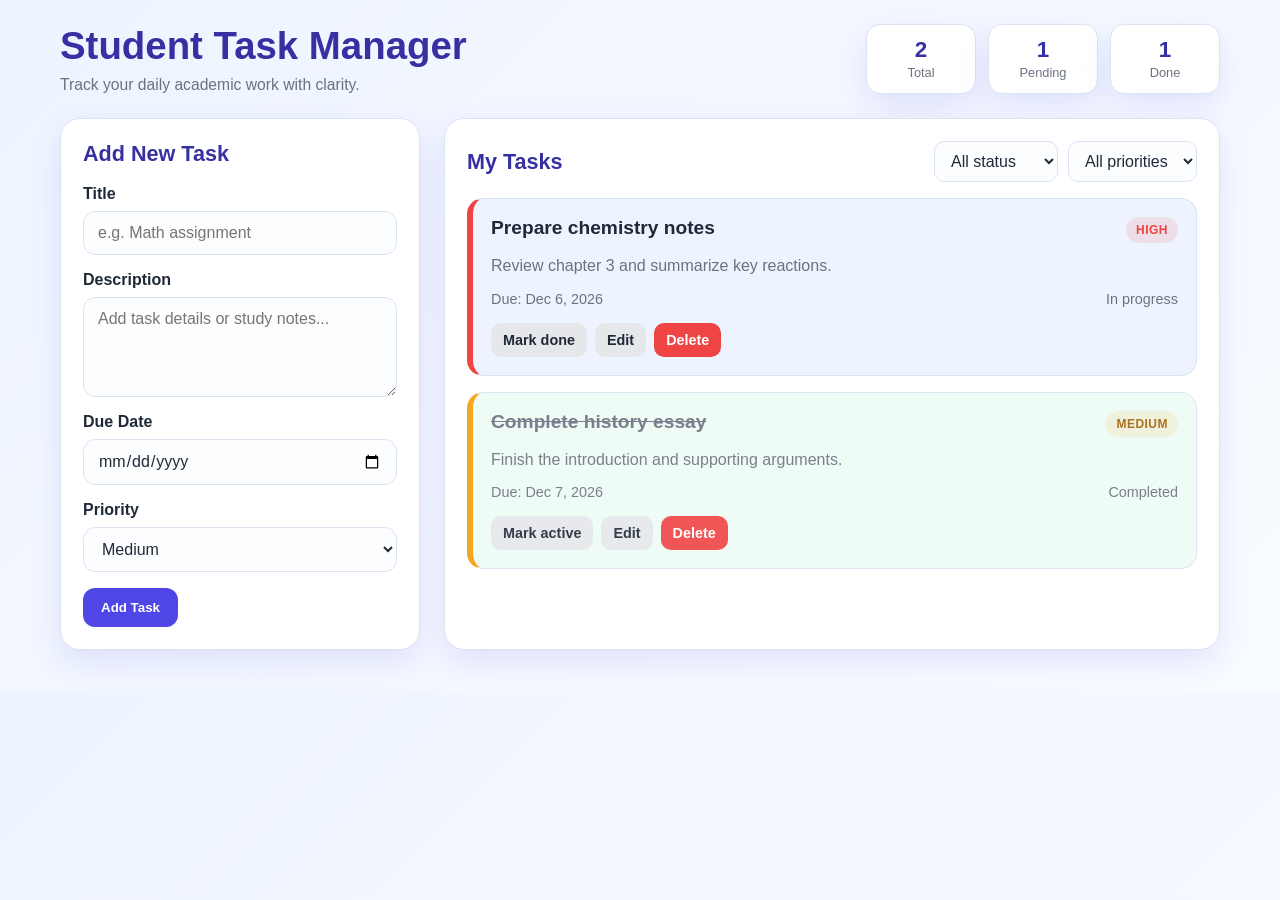
==== localmondaycopy/task/index.html @ 2e7d3dd1 "Add student task manager" ====
<!DOCTYPE html>
<html lang="en">
<head>
  <meta charset="UTF-8" />
  <meta name="viewport" content="width=device-width, initial-scale=1.0" />
  <title>Student Task Manager</title>
  <style>
    :root {
      --bg: #0f3a90;
      --surface: #ffffff;
      --card: #eef4ff;
      --primary: #4f46e5;
      --primary-dark: #3730a3;
      --success: #10b981;
      --warning: #f59e0b;
      --danger: #ef4444;
      --text: #1f2937;
      --muted: #6b7280;
      --border: #dbe3f1;
      --shadow: 0 12px 30px rgba(79, 70, 229, 0.12);
    }

    * {
      box-sizing: border-box;
    }

    body {
      margin: 0;
      font-family: "Segoe UI", Tahoma, Geneva, Verdana, sans-serif;
      background: linear-gradient(135deg, #eef4ff 0%, #f8fbff 100%);
      color: var(--text);
    }

    .container {
      max-width: 1200px;
      margin: 0 auto;
      padding: 24px 20px 40px;
    }

    .app-header {
      display: flex;
      justify-content: space-between;
      align-items: center;
      gap: 16px;
      margin-bottom: 24px;
      flex-wrap: wrap;
    }

    .title-wrap h1 {
      margin: 0;
      font-size: clamp(2rem, 3vw, 2.5rem);
      color: var(--primary-dark);
    }

    .title-wrap p {
      margin: 8px 0 0;
      color: var(--muted);
      font-size: 0.98rem;
    }

    .stats {
      display: flex;
      gap: 12px;
      flex-wrap: wrap;
    }

    .stat-pill {
      min-width: 110px;
      background: var(--surface);
      border: 1px solid var(--border);
      border-radius: 14px;
      box-shadow: var(--shadow);
      padding: 12px 16px;
      text-align: center;
    }

    .stat-pill strong {
      display: block;
      font-size: 1.4rem;
      color: var(--primary-dark);
    }

    .stat-pill span {
      font-size: 0.8rem;
      color: var(--muted);
    }

    .grid {
      display: grid;
      grid-template-columns: 360px minmax(0, 1fr);
      gap: 24px;
    }

    .panel {
      background: var(--surface);
      border: 1px solid var(--border);
      border-radius: 20px;
      box-shadow: var(--shadow);
      padding: 22px;
    }

    .panel h2 {
      margin-top: 0;
      margin-bottom: 18px;
      font-size: 1.35rem;
      color: var(--primary-dark);
    }

    form {
      display: grid;
      gap: 16px;
    }

    .field {
      display: flex;
      flex-direction: column;
      gap: 8px;
    }

    .field label {
      font-weight: 600;
      color: var(--text);
    }

    .field input,
    .field textarea,
    .field select {
      width: 100%;
      border: 1px solid var(--border);
      border-radius: 12px;
      padding: 12px 14px;
      font: inherit;
      background: #fbfdff;
      color: var(--text);
    }

    .field textarea {
      min-height: 100px;
      resize: vertical;
    }

    .button-row {
      display: flex;
      gap: 12px;
      flex-wrap: wrap;
    }

    button {
      border: none;
      border-radius: 12px;
      padding: 12px 18px;
      font-weight: 700;
      cursor: pointer;
      transition: transform 0.15s ease, opacity 0.2s ease;
    }

    button:hover {
      transform: translateY(-1px);
    }

    .btn-primary {
      background: var(--primary);
      color: white;
    }

    .btn-secondary {
      background: #e5e7eb;
      color: var(--text);
    }

    .btn-danger {
      background: var(--danger);
      color: white;
    }

    .toolbar {
      display: flex;
      justify-content: space-between;
      align-items: center;
      gap: 12px;
      flex-wrap: wrap;
      margin-bottom: 16px;
    }

    .toolbar h2 {
      margin: 0;
    }

    .filters {
      display: flex;
      flex-wrap: wrap;
      gap: 10px;
    }

    .filters select {
      border: 1px solid var(--border);
      border-radius: 10px;
      background: #fbfdff;
      padding: 10px 12px;
      font: inherit;
      color: var(--text);
    }

    .task-list {
      display: grid;
      gap: 16px;
    }

    .task-card {
      background: var(--card);
      border: 1px solid var(--border);
      border-left: 6px solid var(--primary);
      border-radius: 16px;
      padding: 18px;
      transition: all 0.2s ease;
    }

    .task-card.completed {
      background: #eefcf6;
      border-left-color: var(--success);
      opacity: 0.9;
    }

    .task-card.high {
      border-left-color: var(--danger);
    }

    .task-card.medium {
      border-left-color: var(--warning);
    }

    .task-card.low {
      border-left-color: var(--success);
    }

    .task-head {
      display: flex;
      justify-content: space-between;
      gap: 12px;
      align-items: start;
      margin-bottom: 10px;
    }

    .task-title {
      margin: 0;
      font-size: 1.2rem;
      color: var(--text);
      word-break: break-word;
    }

    .task-card.completed .task-title {
      text-decoration: line-through;
      color: var(--muted);
    }

    .priority-badge {
      display: inline-block;
      padding: 6px 10px;
      border-radius: 999px;
      font-size: 0.75rem;
      font-weight: 700;
      text-transform: uppercase;
      letter-spacing: 0.04em;
    }

    .priority-high {
      background: rgba(239, 68, 68, 0.12);
      color: var(--danger);
    }

    .priority-medium {
      background: rgba(245, 158, 11, 0.12);
      color: #a16207;
    }

    .priority-low {
      background: rgba(16, 185, 129, 0.12);
      color: #047857;
    }

    .task-description {
      margin: 8px 0 12px;
      color: var(--muted);
      line-height: 1.6;
      word-break: break-word;
    }

    .task-meta {
      display: flex;
      justify-content: space-between;
      flex-wrap: wrap;
      gap: 8px;
      align-items: center;
      margin-top: 8px;
      color: var(--muted);
      font-size: 0.9rem;
    }

    .task-actions {
      display: flex;
      flex-wrap: wrap;
      gap: 8px;
      margin-top: 16px;
    }

    .task-actions button {
      padding: 9px 12px;
      border-radius: 10px;
      font-size: 0.9rem;
    }

    .empty-state {
      text-align: center;
      padding: 30px 10px;
      color: var(--muted);
      border: 1px dashed var(--border);
      border-radius: 16px;
      background: #fafbff;
    }

    @media (max-width: 850px) {
      .grid {
        grid-template-columns: 1fr;
      }
    }

    @media (max-width: 520px) {
      .container {
        padding: 16px 14px 30px;
      }

      .panel {
        padding: 18px 14px;
      }

      .task-head,
      .toolbar,
      .task-meta {
        flex-direction: column;
        align-items: flex-start;
      }

      .button-row,
      .task-actions,
      .filters {
        width: 100%;
      }

      .button-row button,
      .task-actions button,
      .filters select {
        flex: 1 1 100%;
      }
    }
  </style>
</head>
<body>
  <div class="container">
    <header class="app-header">
      <div class="title-wrap">
        <h1>Student Task Manager</h1>
        <p>Track your daily academic work with clarity.</p>
      </div>

      <div class="stats" aria-label="Task summary">
        <div class="stat-pill">
          <strong id="totalTasks">0</strong>
          <span>Total</span>
        </div>
        <div class="stat-pill">
          <strong id="pendingTasks">0</strong>
          <span>Pending</span>
        </div>
        <div class="stat-pill">
          <strong id="completedTasks">0</strong>
          <span>Done</span>
        </div>
      </div>
    </header>

    <main class="grid">
      <section class="panel">
        <h2 id="formTitle">Add New Task</h2>

        <form id="taskForm">
          <input type="hidden" id="taskId" />

          <div class="field">
            <label for="title">Title</label>
            <input id="title" type="text" placeholder="e.g. Math assignment" required />
          </div>

          <div class="field">
            <label for="description">Description</label>
            <textarea id="description" placeholder="Add task details or study notes..."></textarea>
          </div>

          <div class="field">
            <label for="dueDate">Due Date</label>
            <input id="dueDate" type="date" required />
          </div>

          <div class="field">
            <label for="priority">Priority</label>
            <select id="priority">
              <option value="high">High</option>
              <option value="medium" selected>Medium</option>
              <option value="low">Low</option>
            </select>
          </div>

          <div class="button-row">
            <button type="submit" class="btn-primary" id="submitBtn">Add Task</button>
            <button type="button" class="btn-secondary" id="cancelEdit" hidden>Cancel</button>
          </div>
        </form>
      </section>

      <section class="panel">
        <div class="toolbar">
          <h2>My Tasks</h2>
          <div class="filters">
            <select id="statusFilter" aria-label="Filter by completion status">
              <option value="all">All status</option>
              <option value="active">Active</option>
              <option value="completed">Completed</option>
            </select>

            <select id="priorityFilter" aria-label="Filter by priority">
              <option value="all">All priorities</option>
              <option value="high">High</option>
              <option value="medium">Medium</option>
              <option value="low">Low</option>
            </select>
          </div>
        </div>

        <div id="taskList" class="task-list" aria-live="polite"></div>
      </section>
    </main>
  </div>

  <script>
    const STORAGE_KEY = 'student-task-manager';
    const taskForm = document.getElementById('taskForm');
    const titleInput = document.getElementById('title');
    const descriptionInput = document.getElementById('description');
    const dueDateInput = document.getElementById('dueDate');
    const priorityInput = document.getElementById('priority');
    const taskIdInput = document.getElementById('taskId');
    const submitBtn = document.getElementById('submitBtn');
    const cancelEditBtn = document.getElementById('cancelEdit');
    const formTitle = document.getElementById('formTitle');
    const taskList = document.getElementById('taskList');
    const statusFilter = document.getElementById('statusFilter');
    const priorityFilter = document.getElementById('priorityFilter');

    let tasks = JSON.parse(localStorage.getItem(STORAGE_KEY)) || [
      {
        id: crypto.randomUUID(),
        title: 'Prepare chemistry notes',
        description: 'Review chapter 3 and summarize key reactions.',
        dueDate: getDefaultDate(1),
        priority: 'high',
        completed: false,
        createdAt: Date.now()
      },
      {
        id: crypto.randomUUID(),
        title: 'Complete history essay',
        description: 'Finish the introduction and supporting arguments.',
        dueDate: getDefaultDate(2),
        priority: 'medium',
        completed: true,
        createdAt: Date.now()
      }
    ];

    function getDefaultDate(offsetDays) {
      const date = new Date();
      date.setDate(date.getDate() + offsetDays);
      return date.toISOString().split('T')[0];
    }

    function saveTasks() {
      localStorage.setItem(STORAGE_KEY, JSON.stringify(tasks));
    }

    function updateStats() {
      document.getElementById('totalTasks').textContent = tasks.length;
      document.getElementById('pendingTasks').textContent = tasks.filter(task => !task.completed).length;
      document.getElementById('completedTasks').textContent = tasks.filter(task => task.completed).length;
    }

    function formatDate(dateString) {
      if (!dateString) return 'No due date';
      const date = new Date(dateString + 'T00:00:00');
      return date.toLocaleDateString(undefined, { year: 'numeric', month: 'short', day: 'numeric' });
    }

    function getFilteredTasks() {
      const statusValue = statusFilter.value;
      const priorityValue = priorityFilter.value;

      return tasks.filter(task => {
        const matchesStatus =
          statusValue === 'all' ||
          (statusValue === 'completed' && task.completed) ||
          (statusValue === 'active' && !task.completed);

        const matchesPriority = priorityValue === 'all' || task.priority === priorityValue;
        return matchesStatus && matchesPriority;
      });
    }

    function renderTasks() {
      const visibleTasks = getFilteredTasks();

      if (visibleTasks.length === 0) {
        taskList.innerHTML = '<div class="empty-state">No tasks match your current filters.</div>';
        updateStats();
        return;
      }

      taskList.innerHTML = visibleTasks
        .sort((a, b) => Number(a.completed) - Number(b.completed))
        .map(task => {
          const priorityClass = `priority-${task.priority}`;
          const cardClass = [
            'task-card',
            task.completed ? 'completed' : '',
            task.priority
          ].filter(Boolean).join(' ');

          return `
            <article class="${cardClass}">
              <div class="task-head">
                <h3 class="task-title">${escapeHtml(task.title)}</h3>
                <span class="priority-badge ${priorityClass}">${task.priority}</span>
              </div>

              <p class="task-description">${escapeHtml(task.description || 'No description provided.')}</p>

              <div class="task-meta">
                <span>Due: ${formatDate(task.dueDate)}</span>
                <span>${task.completed ? 'Completed' : 'In progress'}</span>
              </div>

              <div class="task-actions">
                <button type="button" class="btn-secondary" data-action="toggle" data-id="${task.id}">
                  ${task.completed ? 'Mark active' : 'Mark done'}
                </button>
                <button type="button" class="btn-secondary" data-action="edit" data-id="${task.id}">Edit</button>
                <button type="button" class="btn-danger" data-action="delete" data-id="${task.id}">Delete</button>
              </div>
            </article>
          `;
        })
        .join('');

      updateStats();
    }

    function escapeHtml(value) {
      return String(value)
        .replace(/&/g, '&amp;')
        .replace(/</g, '&lt;')
        .replace(/>/g, '&gt;')
        .replace(/"/g, '&quot;')
        .replace(/'/g, '&#039;');
    }

    function resetForm() {
      taskForm.reset();
      taskIdInput.value = '';
      priorityInput.value = 'medium';
      submitBtn.textContent = 'Add Task';
      formTitle.textContent = 'Add New Task';
      cancelEditBtn.hidden = true;
    }

    function handleSubmit(event) {
      event.preventDefault();

      const title = titleInput.value.trim();
      const description = descriptionInput.value.trim();
      const dueDate = dueDateInput.value;
      const priority = priorityInput.value;

      if (!title || !dueDate) {
        alert('Please add a task title and due date.');
        return;
      }

      const taskId = taskIdInput.value;

      if (taskId) {
        tasks = tasks.map(task => task.id === taskId
          ? { ...task, title, description, dueDate, priority }
          : task);
      } else {
        tasks.unshift({
          id: crypto.randomUUID(),
          title,
          description,
          dueDate,
          priority,
          completed: false,
          createdAt: Date.now()
        });
      }

      saveTasks();
      renderTasks();
      resetForm();
    }

    function handleTaskActions(event) {
      const button = event.target.closest('button');
      if (!button) return;

      const { action, id } = button.dataset;
      if (!id) return;

      const task = tasks.find(item => item.id === id);
      if (!task) return;

      if (action === 'toggle') {
        task.completed = !task.completed;
      }

      if (action === 'delete') {
        const confirmed = window.confirm(`Delete “${task.title}”?`);
        if (!confirmed) return;
        tasks = tasks.filter(item => item.id !== id);
      }

      if (action === 'edit') {
        taskIdInput.value = task.id;
        titleInput.value = task.title;
        descriptionInput.value = task.description;
        dueDateInput.value = task.dueDate;
        priorityInput.value = task.priority;
        submitBtn.textContent = 'Save Changes';
        formTitle.textContent = 'Edit Task';
        cancelEditBtn.hidden = false;
        window.scrollTo({ top: 0, behavior: 'smooth' });
      }

      saveTasks();
      renderTasks();
    }

    statusFilter.addEventListener('change', renderTasks);
    priorityFilter.addEventListener('change', renderTasks);
    taskForm.addEventListener('submit', handleSubmit);
    taskList.addEventListener('click', handleTaskActions);
    cancelEditBtn.addEventListener('click', resetForm);

    renderTasks();
  </script>
</body>
</html>
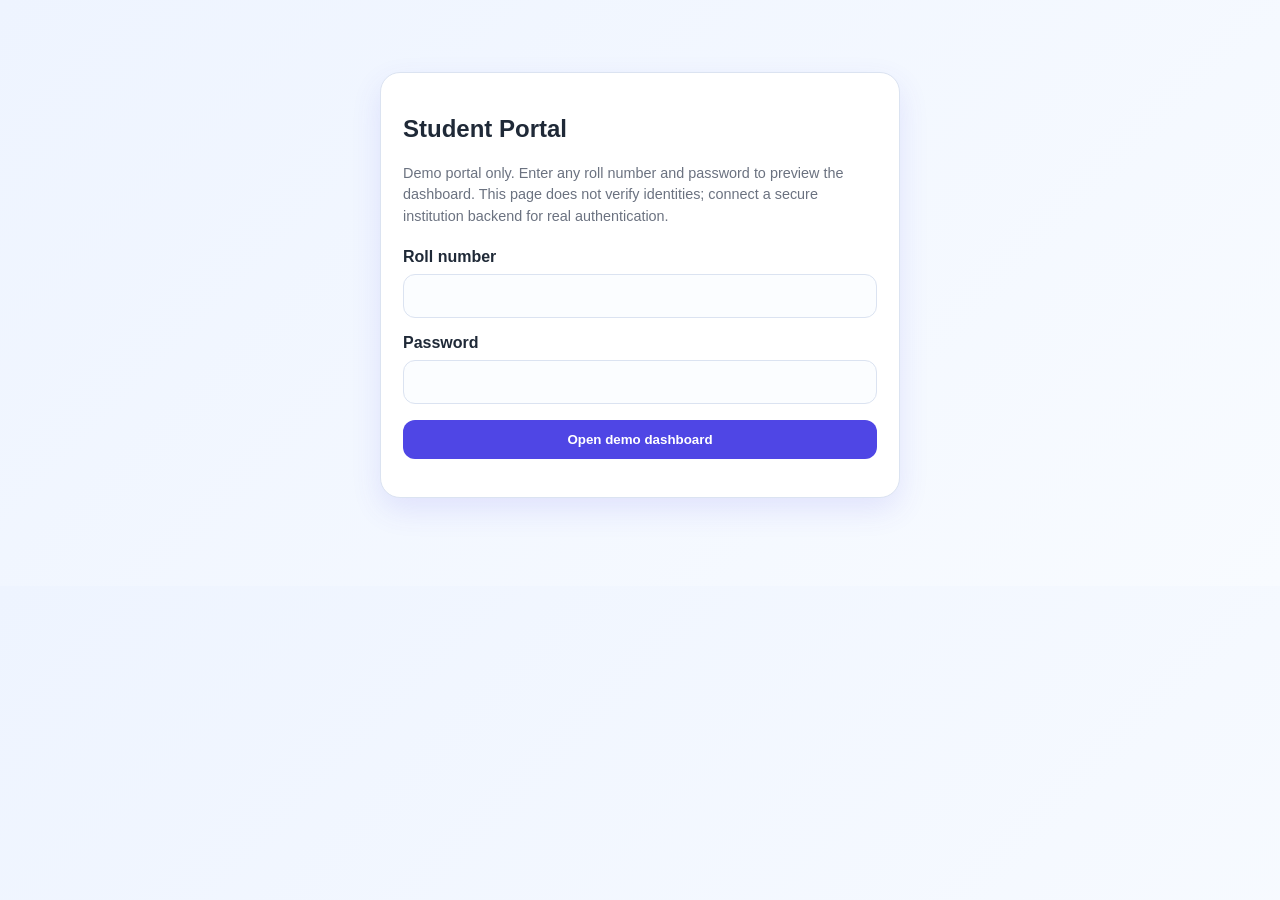
==== commit d6cc26c7: "Add BTech academic tracker" ====
--- a/localmondaycopy/task/index.html
+++ b/localmondaycopy/task/index.html
@@ -206,6 +206,154 @@
       gap: 16px;
     }
 
+    .subject-section {
+      margin-top: 30px;
+      background: var(--surface);
+      border: 1px solid var(--border);
+      border-radius: 20px;
+      box-shadow: var(--shadow);
+      padding: 22px;
+    }
+
+    .subject-section h2 {
+      margin-top: 0;
+      margin-bottom: 18px;
+      color: var(--primary-dark);
+      font-size: 1.5rem;
+    }
+
+    .subject-grid {
+      display: grid;
+      grid-template-columns: repeat(auto-fit, minmax(240px, 1fr));
+      gap: 18px;
+    }
+
+    .subject-card {
+      background: linear-gradient(180deg, #f8faff 0%, #eef4ff 100%);
+      border: 1px solid var(--border);
+      border-radius: 16px;
+      padding: 18px;
+    }
+
+    .subject-card h3 {
+      margin-top: 0;
+      margin-bottom: 12px;
+      color: var(--primary-dark);
+      font-size: 1.1rem;
+    }
+
+    .subject-card h4 {
+      margin: 14px 0 8px;
+      font-size: 0.9rem;
+      color: var(--text);
+      text-transform: uppercase;
+      letter-spacing: 0.05em;
+    }
+
+    .subject-card ul {
+      margin: 0;
+      padding-left: 18px;
+      color: var(--muted);
+      line-height: 1.6;
+    }
+
+    .subject-card li + li {
+      margin-top: 6px;
+    }
+
+    .portal-panel {
+      max-width: 520px;
+      margin: 48px auto;
+    }
+
+    .portal-note,
+    .subject-summary {
+      color: var(--muted);
+      line-height: 1.5;
+    }
+
+    .portal-note {
+      margin: 0;
+      font-size: 0.9rem;
+    }
+
+    .hidden {
+      display: none !important;
+    }
+
+    .dashboard-header {
+      display: flex;
+      justify-content: space-between;
+      align-items: center;
+      gap: 16px;
+      margin-bottom: 20px;
+    }
+
+    .attendance-fields {
+      display: grid;
+      grid-template-columns: repeat(2, minmax(0, 1fr));
+      gap: 10px;
+      margin: 12px 0;
+    }
+
+    .attendance-fields label {
+      display: grid;
+      gap: 6px;
+      color: var(--muted);
+      font-size: 0.85rem;
+    }
+
+    .attendance-fields input {
+      width: 100%;
+      min-width: 0;
+      padding: 9px;
+      border: 1px solid var(--border);
+      border-radius: 8px;
+      font: inherit;
+    }
+
+    .subject-card progress {
+      width: 100%;
+      height: 10px;
+      accent-color: var(--success);
+    }
+
+    .progress-label {
+      display: flex;
+      justify-content: space-between;
+      gap: 8px;
+      margin: 12px 0 6px;
+      font-size: 0.9rem;
+    }
+
+    .tracked-list {
+      list-style: none;
+      padding: 0;
+    }
+
+    .tracked-list li {
+      display: flex;
+      align-items: flex-start;
+      gap: 8px;
+      color: var(--text);
+    }
+
+    .tracked-list input {
+      flex: 0 0 auto;
+      margin-top: 4px;
+      accent-color: var(--primary);
+    }
+
+    .tracked-list li.is-complete span {
+      color: var(--muted);
+      text-decoration: line-through;
+    }
+
+    .subject-summary {
+      margin: 8px 0 0;
+      font-size: 0.9rem;
+    }
+
     .task-card {
       background: var(--card);
       border: 1px solid var(--border);
@@ -340,6 +488,11 @@
         align-items: flex-start;
       }
 
+      .dashboard-header {
+        align-items: flex-start;
+        flex-direction: column;
+      }
+
       .button-row,
       .task-actions,
       .filters {
@@ -355,14 +508,45 @@
   </style>
 </head>
 <body>
-  <div class="container">
+  <main id="loginView" class="container">
+    <section class="panel portal-panel">
+      <h1>Student Portal</h1>
+      <p class="portal-note">Demo portal only. Enter any roll number and password to preview the dashboard. This page does not verify identities; connect a secure institution backend for real authentication.</p>
+      <form id="loginForm" style="margin-top: 20px">
+        <div class="field">
+          <label for="rollNumber">Roll number</label>
+          <input id="rollNumber" name="rollNumber" autocomplete="username" required />
+        </div>
+        <div class="field">
+          <label for="portalPassword">Password</label>
+          <input id="portalPassword" name="password" type="password" autocomplete="current-password" required />
+        </div>
+        <button type="submit" class="btn-primary">Open demo dashboard</button>
+        <p id="loginMessage" class="portal-note" role="status"></p>
+      </form>
+    </section>
+  </main>
+
+  <div id="dashboardView" class="container hidden">
+    <header class="dashboard-header">
+      <p class="portal-note">Signed in for this demo as <strong id="studentRoll"></strong></p>
+      <button type="button" class="btn-secondary" id="logoutBtn">Log out</button>
+    </header>
     <header class="app-header">
       <div class="title-wrap">
         <h1>Student Task Manager</h1>
         <p>Track your daily academic work with clarity.</p>
       </div>
 
-      <div class="stats" aria-label="Task summary">
+      <div class="stats" aria-label="Academic and task summary">
+        <div class="stat-pill">
+          <strong id="overallSyllabus">0%</strong>
+          <span>Syllabus complete</span>
+        </div>
+        <div class="stat-pill">
+          <strong id="overallAttendance">0%</strong>
+          <span>Attendance</span>
+        </div>
         <div class="stat-pill">
           <strong id="totalTasks">0</strong>
           <span>Total</span>
@@ -438,10 +622,17 @@
         <div id="taskList" class="task-list" aria-live="polite"></div>
       </section>
     </main>
+
+    <section class="subject-section">
+      <h2>B.Tech Academic Tracker</h2>
+      <p class="portal-note">Sample engineering curriculum. Update the topic and assignment checklists to match your university syllabus.</p>
+      <div id="subjectGrid" class="subject-grid"></div>
+    </section>
   </div>
 
   <script>
     const STORAGE_KEY = 'student-task-manager';
+    const PROGRESS_STORAGE_KEY = 'btech-academic-progress';
     const taskForm = document.getElementById('taskForm');
     const titleInput = document.getElementById('title');
     const descriptionInput = document.getElementById('description');
@@ -454,6 +645,205 @@
     const taskList = document.getElementById('taskList');
     const statusFilter = document.getElementById('statusFilter');
     const priorityFilter = document.getElementById('priorityFilter');
+    const subjectGrid = document.getElementById('subjectGrid');
+    const progressData = JSON.parse(localStorage.getItem(PROGRESS_STORAGE_KEY) || '{}');
+
+    document.getElementById('loginForm').addEventListener('submit', event => {
+      event.preventDefault();
+      const rollNumber = document.getElementById('rollNumber').value.trim();
+      const password = document.getElementById('portalPassword').value;
+      if (!rollNumber || !password) return;
+      document.getElementById('studentRoll').textContent = rollNumber;
+      document.getElementById('loginView').classList.add('hidden');
+      document.getElementById('dashboardView').classList.remove('hidden');
+      document.getElementById('portalPassword').value = '';
+    });
+
+    document.getElementById('logoutBtn').addEventListener('click', () => {
+      document.getElementById('dashboardView').classList.add('hidden');
+      document.getElementById('loginView').classList.remove('hidden');
+      document.getElementById('rollNumber').value = '';
+    });
+
+    const subjects = [
+      {
+        name: 'Engineering Mathematics-I',
+        syllabus: ['Limits, continuity, differentiation', 'Matrices and determinants', 'Differential equations and applications'],
+        assignments: ['Solve optimization problems using derivatives', 'Compute eigenvalues and eigenvectors']
+      },
+      {
+        name: 'Engineering Mathematics-II',
+        syllabus: ['Vector calculus and multiple integrals', 'Laplace transforms and Fourier series', 'Complex numbers and ODEs'],
+        assignments: ['Apply Laplace transforms to a real system', 'Analyze periodic waveforms using Fourier series']
+      },
+      {
+        name: 'Engineering Physics',
+        syllabus: ['Mechanics and oscillations', 'Optics and modern physics', 'Electricity, magnetism and semiconductors'],
+        assignments: ['Prepare a report on interference in thin films', 'Explain semiconductor device applications']
+      },
+      {
+        name: 'Programming for Problem Solving',
+        syllabus: ['C/C++ basics and control flow', 'Functions, arrays, strings and recursion', 'Pointers and file handling'],
+        assignments: ['Write a calculator program', 'Build a student record management system']
+      },
+      {
+        name: 'Data Structures and Algorithms',
+        syllabus: ['Arrays, stacks, and queues', 'Linked lists, trees and graphs', 'Sorting, searching and complexity'],
+        assignments: ['Implement BFS and DFS', 'Compare sorting algorithm efficiency']
+      },
+      {
+        name: 'Object-Oriented Programming',
+        syllabus: ['Classes, objects and inheritance', 'Polymorphism and encapsulation', 'Exception handling and abstraction'],
+        assignments: ['Create a library management system', 'Design a banking application with OOP concepts']
+      },
+      {
+        name: 'DBMS',
+        syllabus: ['ER modeling and relational algebra', 'SQL and normalization', 'Transactions and indexing'],
+        assignments: ['Design a college database schema', 'Write SQL queries for student results']
+      },
+      {
+        name: 'Operating Systems',
+        syllabus: ['Process and thread management', 'Scheduling and deadlocks', 'Memory and file systems'],
+        assignments: ['Compare FCFS and Round Robin scheduling', 'Simulate memory allocation models']
+      },
+      {
+        name: 'Computer Networks',
+        syllabus: ['OSI and TCP/IP models', 'Routing, IP addressing and protocols', 'Network security basics'],
+        assignments: ['Draw an OSI model diagram', 'Configure a small LAN IP plan']
+      },
+      {
+        name: 'Digital Electronics',
+        syllabus: ['Boolean algebra and logic gates', 'K-maps and combinational logic', 'Counters, registers and flip-flops'],
+        assignments: ['Simplify a logic expression using K-map', 'Design a 4-bit counter']
+      },
+      {
+        name: 'Web Development',
+        syllabus: ['HTML, CSS and JavaScript', 'Responsive web design', 'APIs and frontend frameworks'],
+        assignments: ['Build a portfolio website', 'Create a task manager web app']
+      }
+    ];
+
+    const sampleAttendance = [38, 39, 40, 37, 41, 38, 39, 40, 37, 41, 39];
+    if (progressData.sampleVersion !== 2) {
+      subjects.forEach((subject, index) => {
+        const held = 50;
+        const attended = sampleAttendance[index];
+        progressData[subject.name] = {
+          attended,
+          held,
+          completedTopics: index < 7 ? [0, 1] : [0],
+          completedAssignments: index % 2 === 0 ? [] : [0]
+        };
+      });
+      progressData.sampleVersion = 2;
+    }
+
+    subjects.forEach(subject => {
+      if (progressData[subject.name]) return;
+      progressData[subject.name] = {
+        attended: 0,
+        held: 0,
+        completedTopics: [],
+        completedAssignments: []
+      };
+    });
+    saveProgress();
+
+    function getSubjectProgress(name) {
+      if (!progressData[name]) {
+        progressData[name] = { attended: 0, held: 0, completedTopics: [], completedAssignments: [] };
+      }
+      return progressData[name];
+    }
+
+    function saveProgress() {
+      localStorage.setItem(PROGRESS_STORAGE_KEY, JSON.stringify(progressData));
+    }
+
+    function updateAcademicStats() {
+      const topicCount = subjects.reduce((total, subject) => total + subject.syllabus.length, 0);
+      const completedTopicCount = subjects.reduce((total, subject) => {
+        return total + getSubjectProgress(subject.name).completedTopics.filter(index => index < subject.syllabus.length).length;
+      }, 0);
+      const attended = subjects.reduce((total, subject) => total + getSubjectProgress(subject.name).attended, 0);
+      const held = subjects.reduce((total, subject) => total + getSubjectProgress(subject.name).held, 0);
+      document.getElementById('overallSyllabus').textContent = `${Math.round((completedTopicCount / topicCount) * 100)}%`;
+      document.getElementById('overallAttendance').textContent = `${held ? Math.round((attended / held) * 100) : 0}%`;
+    }
+
+    function renderSubjects() {
+      subjectGrid.innerHTML = subjects.map((subject, subjectIndex) => {
+        const progress = getSubjectProgress(subject.name);
+        const attendancePercent = progress.held ? Math.round((progress.attended / progress.held) * 100) : 0;
+        const completedTopics = progress.completedTopics.filter(index => index < subject.syllabus.length).length;
+        const syllabusPercent = Math.round((completedTopics / subject.syllabus.length) * 100);
+        return `
+          <article class="subject-card" data-subject-index="${subjectIndex}">
+            <h3>${escapeHtml(subject.name)}</h3>
+            <h4>Attendance</h4>
+            <div class="attendance-fields">
+              <label>Classes attended
+                <input type="number" min="0" max="${progress.held}" value="${progress.attended}" data-progress="attended" aria-label="Classes attended for ${escapeHtml(subject.name)}">
+              </label>
+              <label>Classes held
+                <input type="number" min="0" value="${progress.held}" data-progress="held" aria-label="Classes held for ${escapeHtml(subject.name)}">
+              </label>
+            </div>
+            <p class="subject-summary" data-attendance-summary>${progress.attended} of ${progress.held} classes · ${attendancePercent}% attendance</p>
+            <h4>Syllabus progress</h4>
+            <div class="progress-label"><span>${completedTopics} of ${subject.syllabus.length} topics complete</span><strong>${syllabusPercent}%</strong></div>
+            <progress max="100" value="${syllabusPercent}" aria-label="${syllabusPercent}% of ${escapeHtml(subject.name)} syllabus completed"></progress>
+            <ul class="tracked-list">
+              ${subject.syllabus.map((item, itemIndex) => `
+                <li class="${progress.completedTopics.includes(itemIndex) ? 'is-complete' : ''}">
+                  <input type="checkbox" data-progress="topic" data-item-index="${itemIndex}" ${progress.completedTopics.includes(itemIndex) ? 'checked' : ''} aria-label="Mark ${escapeHtml(item)} complete">
+                  <span>${escapeHtml(item)}</span>
+                </li>
+              `).join('')}
+            </ul>
+            <h4>Assignments</h4>
+            <ul class="tracked-list">
+              ${subject.assignments.map((item, itemIndex) => `
+                <li class="${progress.completedAssignments.includes(itemIndex) ? 'is-complete' : ''}">
+                  <input type="checkbox" data-progress="assignment" data-item-index="${itemIndex}" ${progress.completedAssignments.includes(itemIndex) ? 'checked' : ''} aria-label="Mark assignment ${escapeHtml(item)} complete">
+                  <span>${escapeHtml(item)}</span>
+                </li>
+              `).join('')}
+            </ul>
+          </article>
+        `;
+      }).join('');
+      updateAcademicStats();
+    }
+
+    subjectGrid.addEventListener('change', event => {
+      const input = event.target;
+      const card = input.closest('[data-subject-index]');
+      if (!card || !input.dataset.progress) return;
+
+      const subject = subjects[Number(card.dataset.subjectIndex)];
+      const progress = getSubjectProgress(subject.name);
+      if (input.dataset.progress === 'attended' || input.dataset.progress === 'held') {
+        const attendedInput = card.querySelector('[data-progress="attended"]');
+        const heldInput = card.querySelector('[data-progress="held"]');
+        const held = Math.max(0, Number(heldInput.value));
+        const attended = Math.min(held, Math.max(0, Number(attendedInput.value)));
+        progress.attended = attended;
+        progress.held = held;
+        attendedInput.value = attended;
+        attendedInput.max = held;
+        card.querySelector('[data-attendance-summary]').textContent = `${attended} of ${held} classes · ${held ? Math.round((attended / held) * 100) : 0}% attendance`;
+        updateAcademicStats();
+      } else {
+        const targetKey = input.dataset.progress === 'topic' ? 'completedTopics' : 'completedAssignments';
+        const itemIndex = Number(input.dataset.itemIndex);
+        progress[targetKey] = input.checked
+          ? [...new Set([...progress[targetKey], itemIndex])]
+          : progress[targetKey].filter(index => index !== itemIndex);
+        renderSubjects();
+      }
+      saveProgress();
+    });
 
     let tasks = JSON.parse(localStorage.getItem(STORAGE_KEY)) || [
       {
@@ -657,6 +1047,7 @@
     taskList.addEventListener('click', handleTaskActions);
     cancelEditBtn.addEventListener('click', resetForm);
 
+    renderSubjects();
     renderTasks();
   </script>
 </body>
